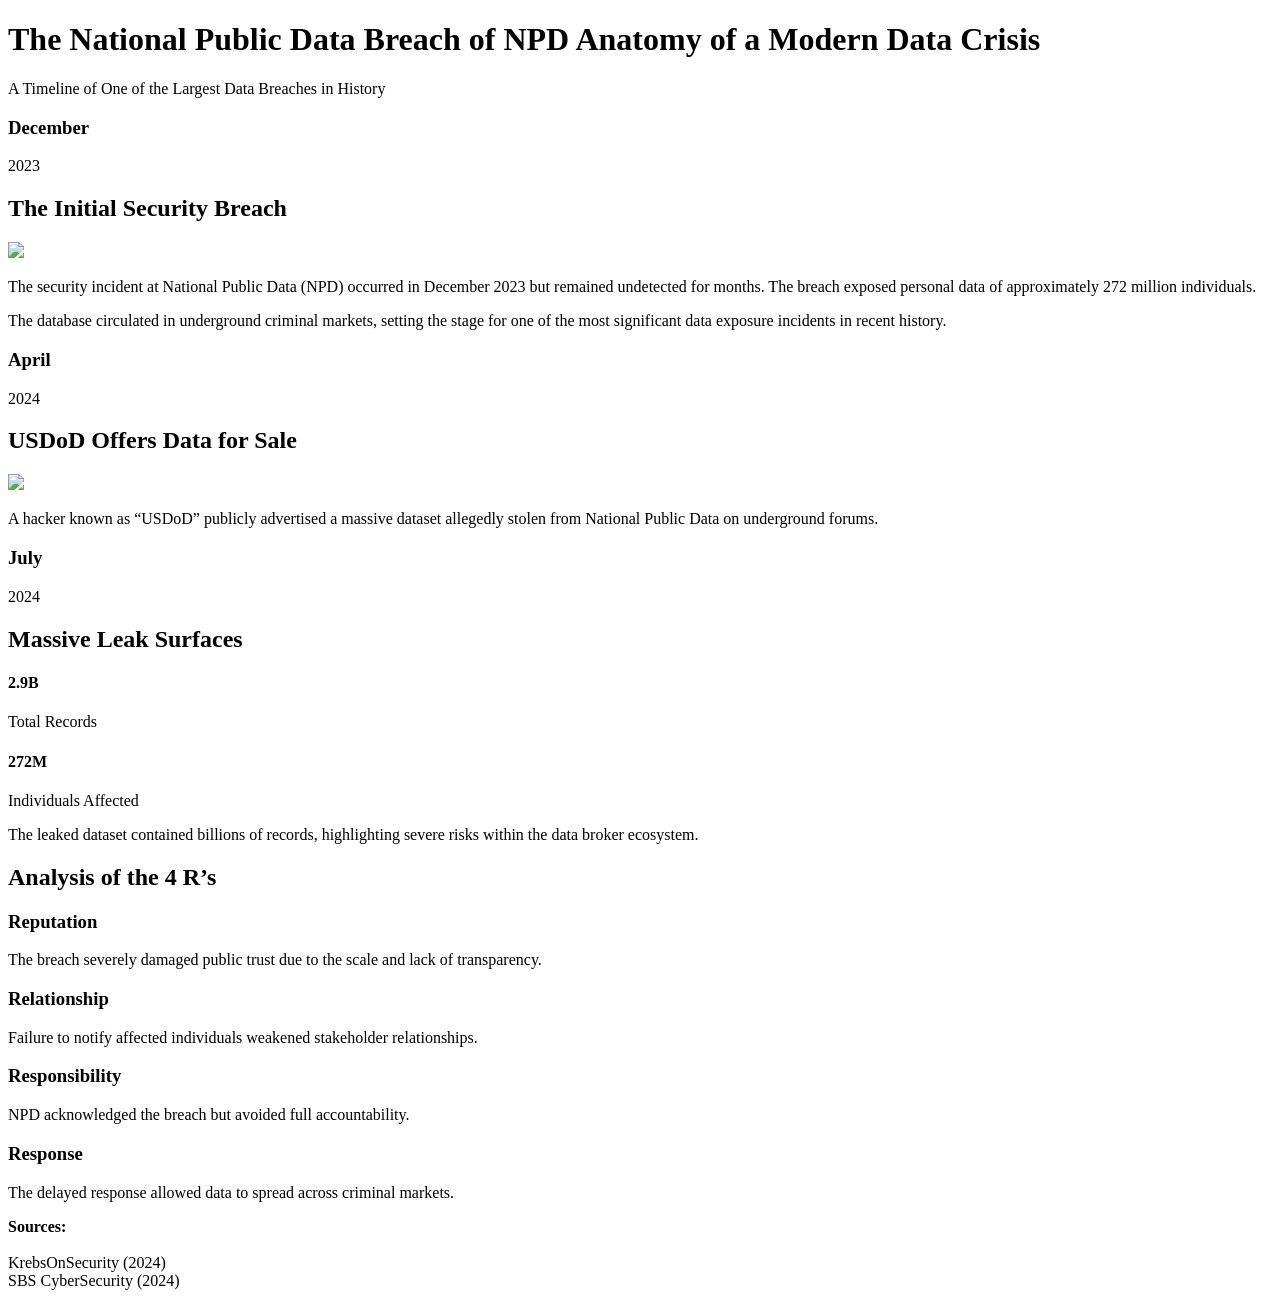
==== index.html @ b4e7b00f "Create index.html for NPD breach timeline This HTML file outlines a timeline of events related to th" ====
<!DOCTYPE html>
<html lang="en">
<head>
    <meta charset="UTF-8">
    <meta name="viewport" content="width=device-width, initial-scale=1.0">
    <title>The NPD Breach: A Timeline of Events</title>

    <!-- LINK TO CSS -->
    <link rel="stylesheet" href="style.css">
</head>
<body>

    <div class="hero">
        <h1>The National Public Data Breach of NPD
            <span class="subtitle cyber-glow">Anatomy of a Modern Data Crisis</span>
        </h1>
        <p>A Timeline of One of the Largest Data Breaches in History</p>
    </div>

    <div class="hero-divider"></div>

    <div class="container">

        <section class="timeline-section">

            <!-- DECEMBER 2023 -->
            <div class="timeline-item">
                <div class="timeline-date">
                    <div class="date-box">
                        <h3>December</h3>
                        <p>2023</p>
                    </div>
                </div>

                <div class="timeline-content">
                    <h2>The Initial Security Breach</h2>
                    <div class="image-container">
                        <img src="https://images.unsplash.com/photo-1550751827-4bd374c3f58b?w=800&h=400&fit=crop">
                    </div>
                    <p>The security incident at National Public Data (NPD) occurred in December 2023 but remained undetected for months. The breach exposed personal data of approximately 272 million individuals.</p>
                    <p>The database circulated in underground criminal markets, setting the stage for one of the most significant data exposure incidents in recent history.</p>
                </div>
            </div>

            <!-- APRIL 2024 -->
            <div class="timeline-item">
                <div class="timeline-date">
                    <div class="date-box">
                        <h3>April</h3>
                        <p>2024</p>
                    </div>
                </div>

                <div class="timeline-content">
                    <h2>USDoD Offers Data for Sale</h2>
                    <div class="image-container">
                        <img src="https://images.unsplash.com/photo-1526374965328-7f61d4dc18c5?w=800&h=400&fit=crop">
                    </div>
                    <p>A hacker known as “USDoD” publicly advertised a massive dataset allegedly stolen from National Public Data on underground forums.</p>
                </div>
            </div>

            <!-- JULY 2024 -->
            <div class="timeline-item">
                <div class="timeline-date">
                    <div class="date-box">
                        <h3>July</h3>
                        <p>2024</p>
                    </div>
                </div>

                <div class="timeline-content">
                    <h2>Massive Leak Surfaces</h2>

                    <div class="stat-grid">
                        <div class="stat-box">
                            <h4>2.9B</h4>
                            <p>Total Records</p>
                        </div>
                        <div class="stat-box">
                            <h4>272M</h4>
                            <p>Individuals Affected</p>
                        </div>
                    </div>

                    <p>The leaked dataset contained billions of records, highlighting severe risks within the data broker ecosystem.</p>
                </div>
            </div>

        </section>

        <section class="section-header">
            <h2 class="analysis-title">Analysis of the 4 R’s</h2>
        </section>

        <div class="improvements-grid">
            <div class="improvement-card">
                <h3>Reputation</h3>
                <p>The breach severely damaged public trust due to the scale and lack of transparency.</p>
            </div>

            <div class="improvement-card">
                <h3>Relationship</h3>
                <p>Failure to notify affected individuals weakened stakeholder relationships.</p>
            </div>

            <div class="improvement-card">
                <h3>Responsibility</h3>
                <p>NPD acknowledged the breach but avoided full accountability.</p>
            </div>

            <div class="improvement-card">
                <h3>Response</h3>
                <p>The delayed response allowed data to spread across criminal markets.</p>
            </div>
        </div>

        <div class="citation">
            <strong>Sources:</strong><br><br>
            KrebsOnSecurity (2024)<br>
            SBS CyberSecurity (2024)
        </div>

    </div>

    <!-- JAVASCRIPT -->
    <script>
        const observer = new IntersectionObserver(entries => {
            entries.forEach(entry => {
                if (entry.isIntersecting) {
                    entry.target.classList.add('visible');
                }
            });
        }, { threshold: 0.1 });

        document.querySelectorAll('.timeline-item, .section-header, .improvement-card')
            .forEach(el => observer.observe(el));
    </script>

</body>
</html>
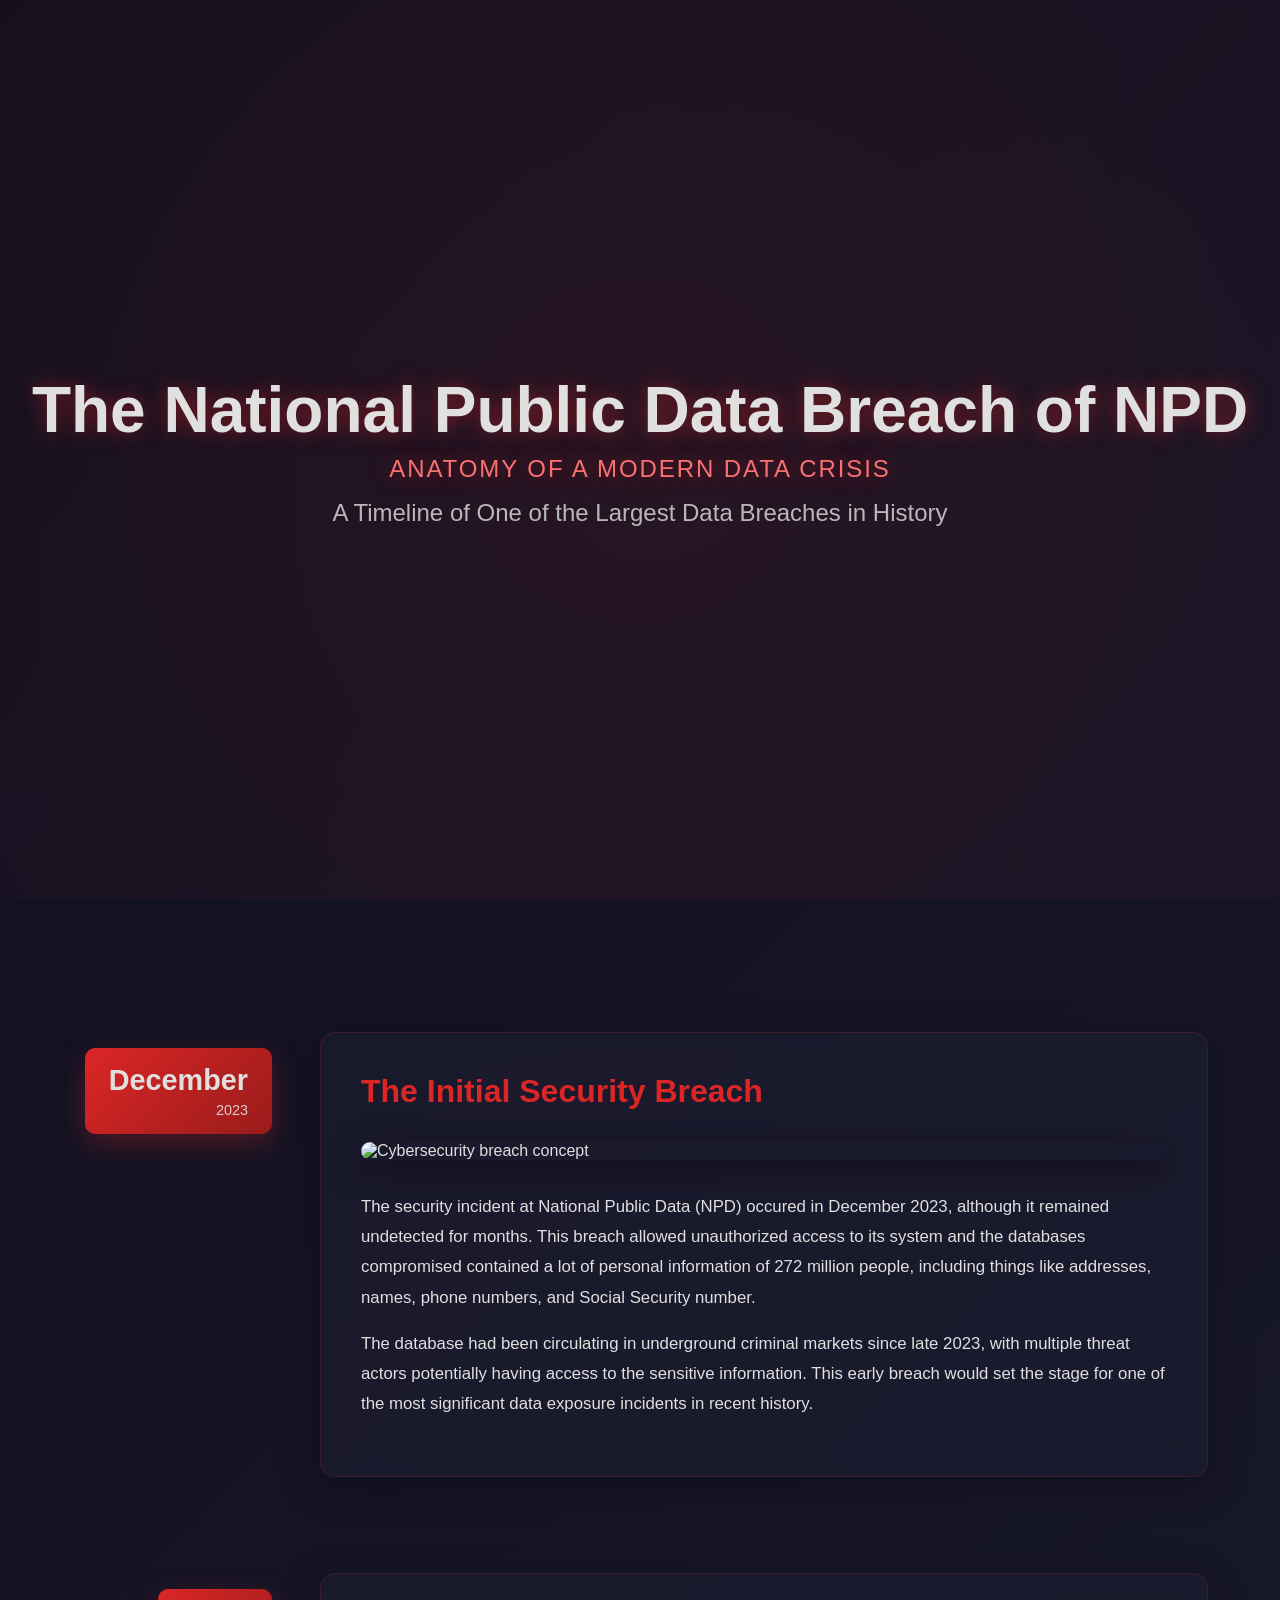
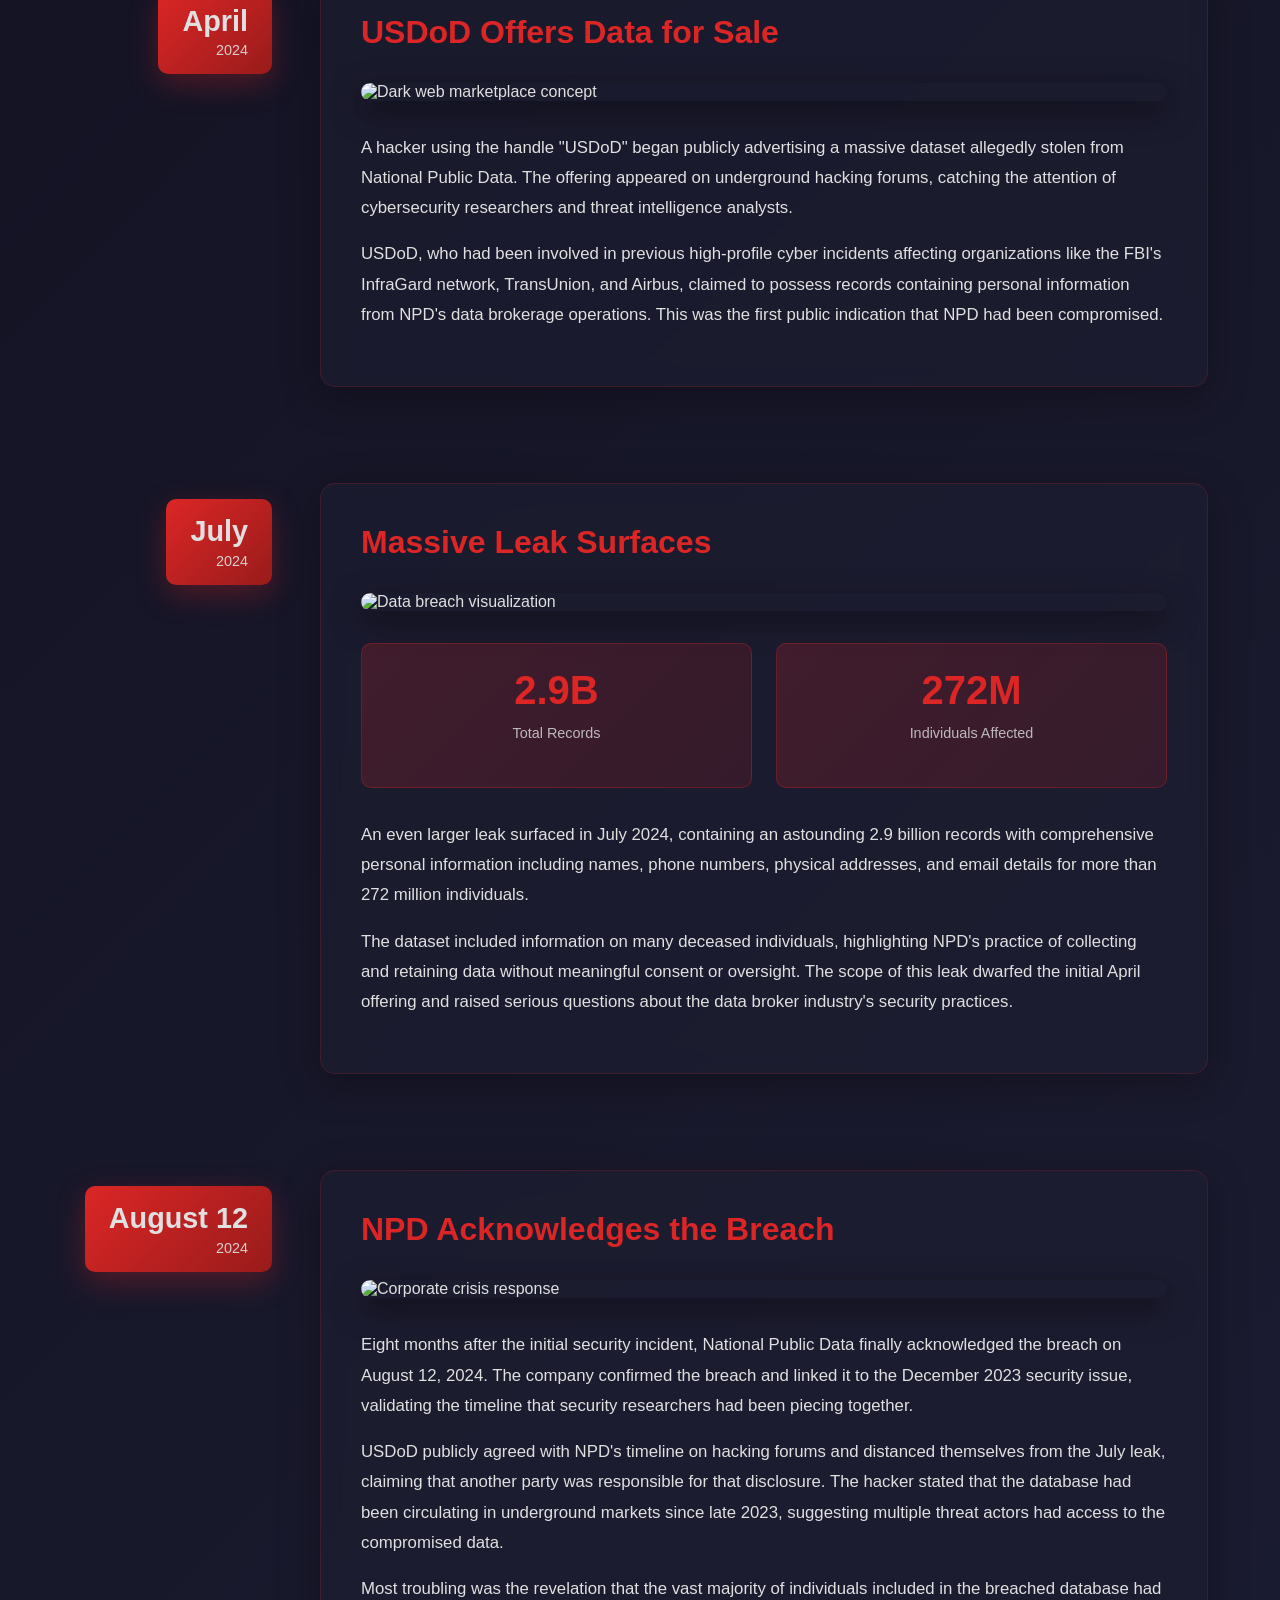
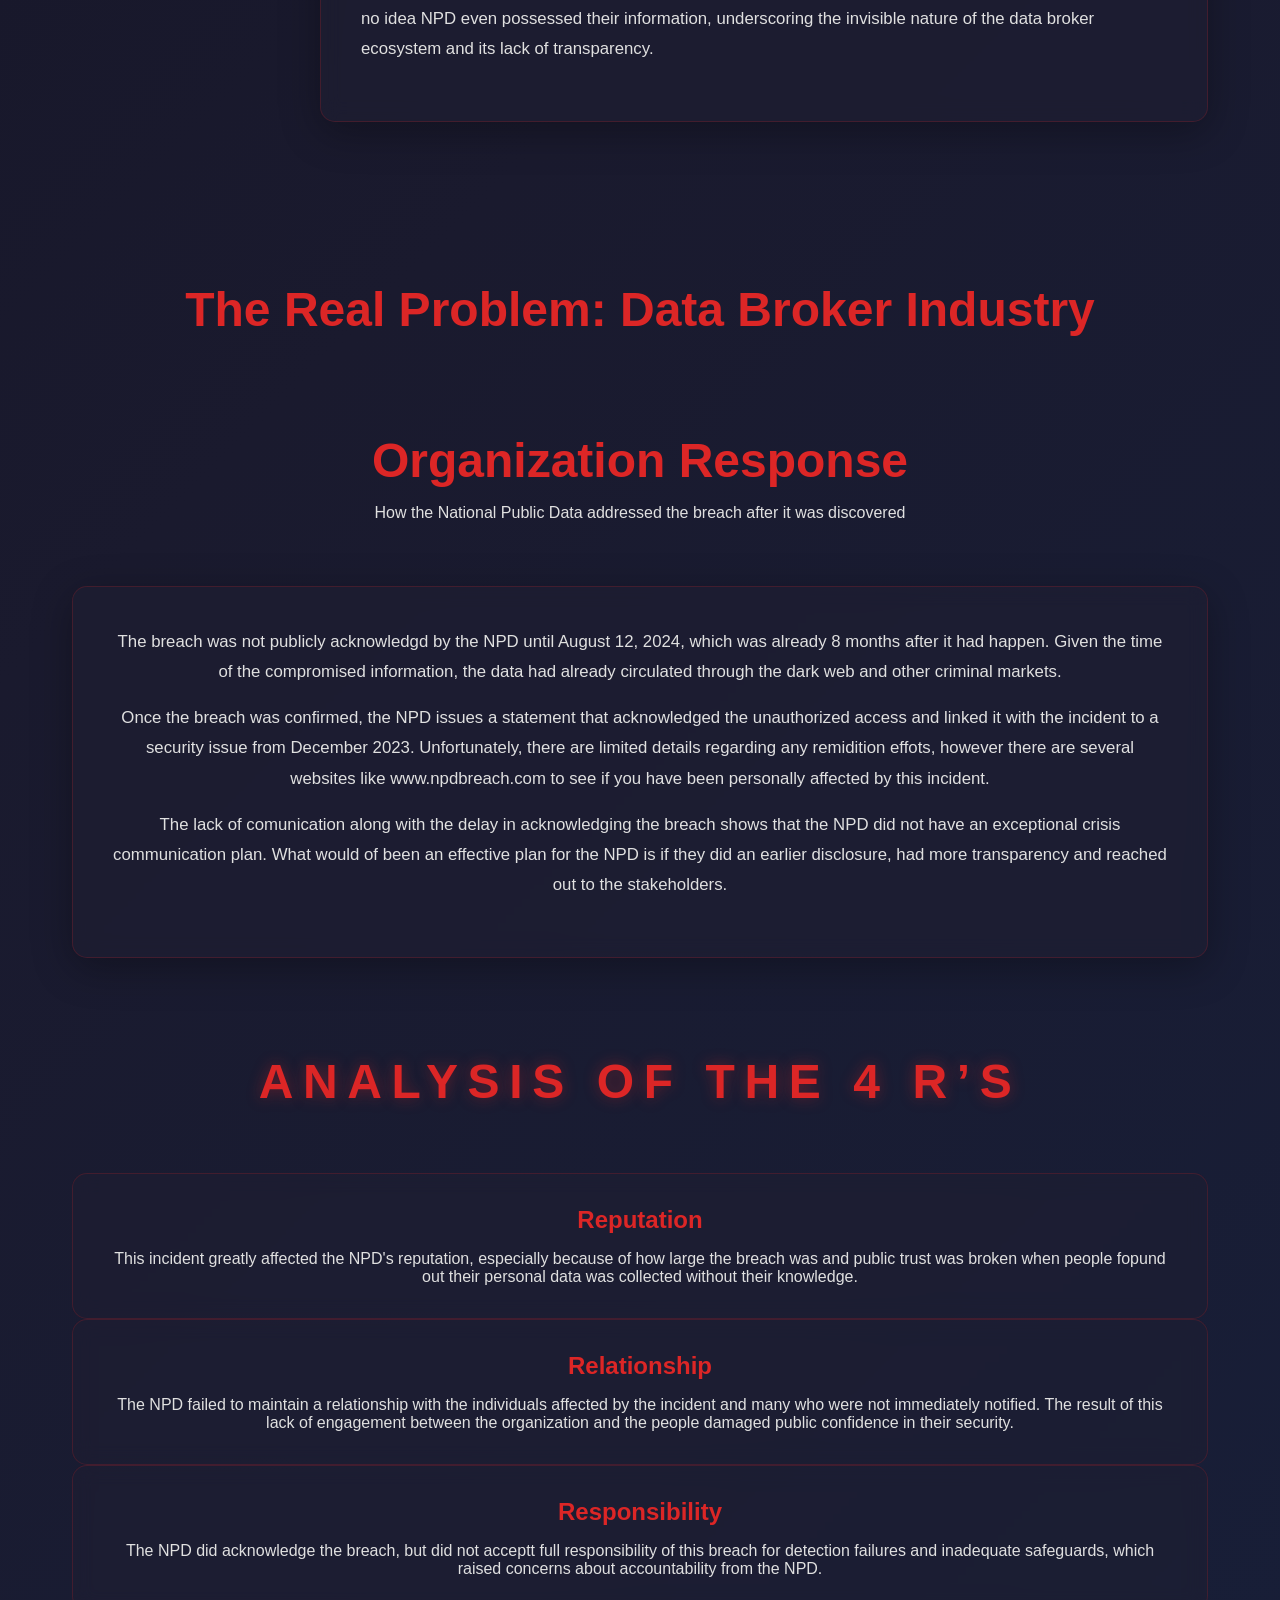
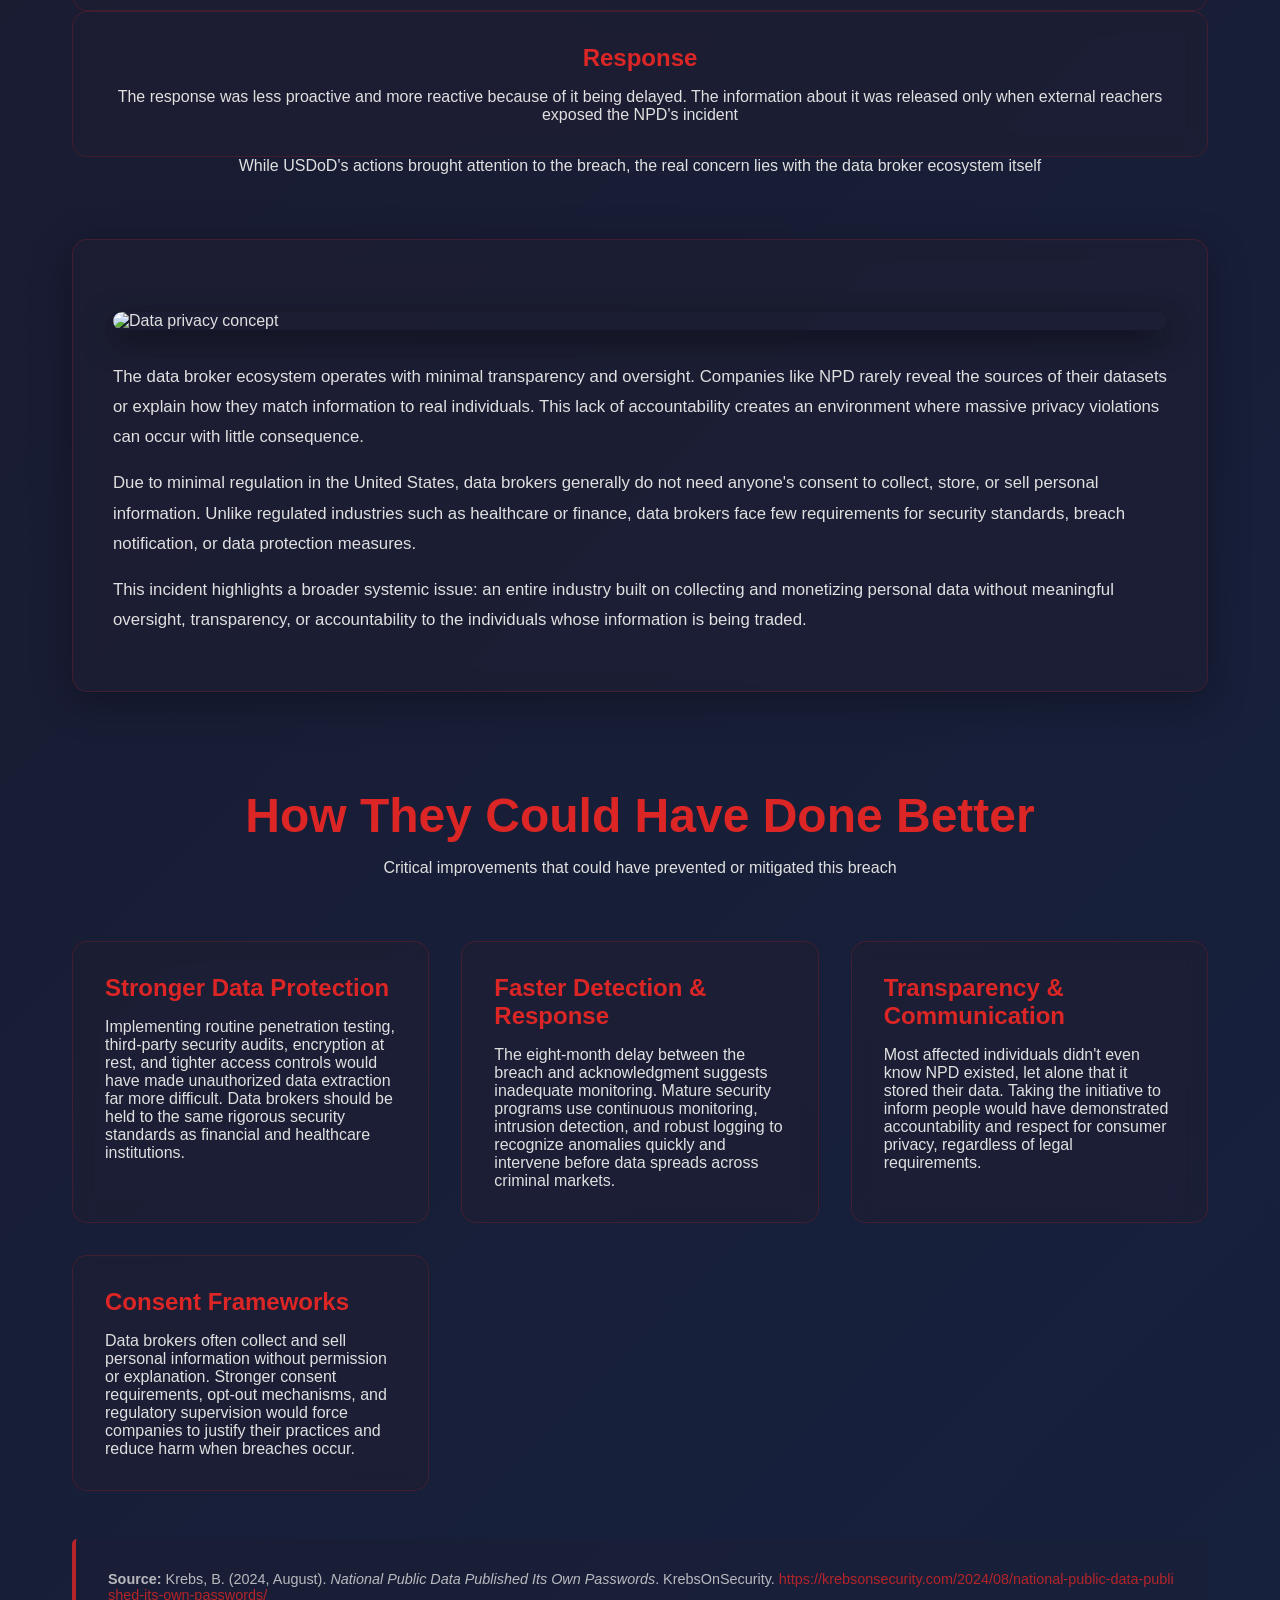
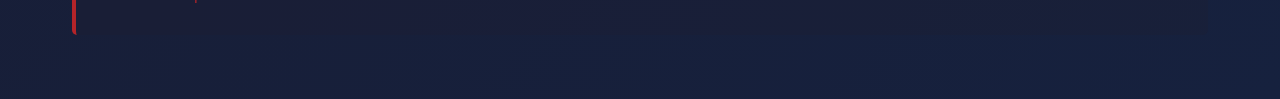
==== commit 4279b884: "Sync working local website version" ====
--- a/index.html
+++ b/index.html
@@ -4,26 +4,352 @@
     <meta charset="UTF-8">
     <meta name="viewport" content="width=device-width, initial-scale=1.0">
     <title>The NPD Breach: A Timeline of Events</title>
-
-    <!-- LINK TO CSS -->
-    <link rel="stylesheet" href="style.css">
+    <style>
+        * {
+            margin: 0;
+            padding: 0;
+            box-sizing: border-box;
+        }
+
+        body {
+            font-family: 'Segoe UI', Tahoma, Geneva, Verdana, sans-serif;
+            background: linear-gradient(135deg, #0f0f1e 0%, #1a1a2e 50%, #16213e 100%);
+            color: #e0e0e0;
+            overflow-x: hidden;
+        }
+
+        .hero {
+            height: 100vh;
+            display: flex;
+            flex-direction: column;
+            justify-content: center;
+            align-items: center;
+            text-align: center;
+            position: relative;
+            overflow: hidden;
+        }
+
+        .hero::before {
+            content: '';
+            position: absolute;
+            width: 200%;
+            height: 200%;
+            background: radial-gradient(circle, rgba(220,38,38,0.1) 0%, transparent 70%);
+            animation: pulse 8s ease-in-out infinite;
+        }
+
+        @keyframes pulse {
+            0%, 100% { transform: scale(1); opacity: 0.5; }
+            50% { transform: scale(1.1); opacity: 0.8; }
+        }
+
+        .hero h1 {
+            font-size: 4rem;
+            font-weight: 700;
+            margin-bottom: 1rem;
+            text-shadow: 0 0 20px rgba(220,38,38,0.5);
+            z-index: 1;
+    
+        }
+
+        .hero h1 {
+            display: flex;
+            flex-direction: column;
+            align-items: center;
+        }
+        
+        .hero h1 .subtitle {
+            font-size: 1.5rem;
+            font-weight: 400;
+            margin-top: 0.5rem;
+            color: #f87171;
+            letter-spacing: 0.08em;
+            text-transform: uppercase;
+        }
+
+        .hero-divider {
+            width: 80px;
+            height: 4px;
+            background: linear-gradientt(90deg, #dc2626, 991b1b);
+            boder-radius: 2px;
+        }
+
+        .hero p {
+            font-size: 1.5rem;
+            opacity: 0.8;
+            z-index: 1;
+        }
+
+        .container {
+            max-width: 1200px;
+            margin: 0 auto;
+            padding: 4rem 2rem;
+        }
+
+       .cyber-glow {
+  font-size: 1.6rem;
+  font-weight: 400;
+  letter-spacing: 0.12em;
+  text-transform: uppercase;
+  color: #fca5a5;
+
+  animation: cyberGlow 3.5s ease-in-out infinite;
+}
+
+@keyframes cyberGlow {
+  0% {
+    text-shadow:
+      0 0 4px rgba(220, 38, 38, 0.4),
+      0 0 8px rgba(220, 38, 38, 0.3);
+  }
+
+  50% {
+    text-shadow:
+      0 0 10px rgba(220, 38, 38, 0.8),
+      0 0 18px rgba(220, 38, 38, 0.6),
+      0 0 30px rgba(220, 38, 38, 0.4);
+  }
+
+  100% {
+    text-shadow:
+      0 0 4px rgba(220, 38, 38, 0.4),
+      0 0 8px rgba(220, 38, 38, 0.3);
+  }
+}
+
+
+        .timeline-section {
+            position: relative;
+            padding: 4rem 0;
+        }
+
+        .timeline-item {
+            display: flex;
+            gap: 3rem;
+            margin-bottom: 6rem;
+            opacity: 0;
+            transform: translateY(50px);
+            transition: all 0.8s cubic-bezier(0.4, 0, 0.2, 1);
+        }
+
+        .timeline-item.visible {
+            opacity: 1;
+            transform: translateY(0);
+        }
+
+        .timeline-date {
+            flex: 0 0 200px;
+            text-align: right;
+            padding-top: 1rem;
+        }
+
+        .date-box {
+            background: linear-gradient(135deg, #dc2626 0%, #991b1b 100%);
+            padding: 1rem 1.5rem;
+            border-radius: 10px;
+            box-shadow: 0 10px 30px rgba(220,38,38,0.3);
+            display: inline-block;
+        }
+
+        .date-box h3 {
+            font-size: 1.8rem;
+            margin-bottom: 0.3rem;
+        }
+
+        .date-box p {
+            font-size: 0.9rem;
+            opacity: 0.9;
+        }
+
+        .timeline-content {
+            flex: 1;
+            background: rgba(30, 30, 50, 0.6);
+            padding: 2.5rem;
+            border-radius: 15px;
+            border: 1px solid rgba(220,38,38,0.2);
+            backdrop-filter: blur(10px);
+            box-shadow: 0 10px 40px rgba(0,0,0,0.3);
+        }
+
+        .timeline-content h2 {
+            font-size: 2rem;
+            margin-bottom: 1.5rem;
+            color: #dc2626;
+        }
+
+        .timeline-content p {
+            line-height: 1.8;
+            margin-bottom: 1rem;
+            font-size: 1.05rem;
+        }
+
+        .image-container {
+            margin: 2rem 0;
+            border-radius: 10px;
+            overflow: hidden;
+            box-shadow: 0 10px 30px rgba(0,0,0,0.5);
+        }
+
+        .image-container img {
+            width: 100%;
+            height: auto;
+            display: block;
+            transition: transform 0.5s ease;
+        }
+
+        .image-container:hover img {
+            transform: scale(1.05);
+        }
+
+        .stat-grid {
+            display: grid;
+            grid-template-columns: repeat(auto-fit, minmax(200px, 1fr));
+            gap: 1.5rem;
+            margin: 2rem 0;
+        }
+
+        .stat-box {
+            background: linear-gradient(135deg, rgba(220,38,38,0.2) 0%, rgba(153,27,27,0.2) 100%);
+            padding: 1.5rem;
+            border-radius: 10px;
+            text-align: center;
+            border: 1px solid rgba(220,38,38,0.3);
+        }
+
+        .stat-box h4 {
+            font-size: 2.5rem;
+            color: #dc2626;
+            margin-bottom: 0.5rem;
+        }
+
+        .stat-box p {
+            font-size: 0.9rem;
+            opacity: 0.8;
+        }
+
+        .section-header {
+            text-align: center;
+            margin-bottom: 4rem;
+            opacity: 0;
+            transform: translateY(30px);
+            transition: all 0.8s ease;
+        }
+
+        .section-header.visible {
+            opacity: 1;
+            transform: translateY(0);
+        }
+
+        .section-header h2 {
+            font-size: 3rem;
+            margin-bottom: 1rem;
+            color: #dc2626;
+        }
+
+        .analysis-title {
+            font-family: 'Courier New,' Courier, monospace;
+            letter-spacing: 0.2em;
+            text-transform: uppercase;
+            color: #dc2626;
+            text-shadow: 0 0 15px rgba(220, 38, 38, 0.4);
+        }
+
+        .section-emphasis::after {
+            content: "";
+            display: block;
+            width: 60px;
+            height: 3px;
+            background: #dc2626;
+            margin: 1.5rem auto 0;
+            border-radius: 2px;
+        }
+
+        .improvements-grid {
+            display: grid;
+            grid-template-columns: repeat(auto-fit, minmax(280px, 1fr));
+            gap: 2rem;
+            margin-top: 3rem;
+        }
+
+        .improvement-card {
+            background: rgba(30, 30, 50, 0.6);
+            padding: 2rem;
+            border-radius: 15px;
+            border: 1px solid rgba(220,38,38,0.2);
+            backdrop-filter: blur(10px);
+            transition: all 0.3s ease;
+            opacity: 0;
+            transform: translateY(30px);
+        }
+
+        .improvement-card.visible {
+            opacity: 1;
+            transform: translateY(0);
+        }
+
+        .improvement-card:hover {
+            transform: translateY(-10px);
+            box-shadow: 0 20px 40px rgba(220,38,38,0.3);
+            border-color: rgba(220,38,38,0.5);
+        }
+
+        .improvement-card h3 {
+            font-size: 1.5rem;
+            margin-bottom: 1rem;
+            color: #dc2626;
+        }
+
+        .citation {
+            margin-top: 3rem;
+            padding: 2rem;
+            background: rgba(30, 30, 50, 0.4);
+            border-left: 4px solid #dc2626;
+            border-radius: 5px;
+            font-size: 0.9rem;
+            opacity: 0.8;
+        }
+
+        .citation a {
+            color: #dc2626;
+            text-decoration: none;
+            word-break: break-all;
+        }
+
+        .citation a:hover {
+            text-decoration: underline;
+        }
+
+        @media (max-width: 768px) {
+            .hero h1 {
+                font-size: 2.5rem;
+            }
+
+            .timeline-item {
+                flex-direction: column;
+                gap: 1rem;
+            }
+
+            .timeline-date {
+                text-align: left;
+            }
+
+            .section-header h2 {
+                font-size: 2rem;
+            }
+        }
+    </style>
 </head>
 <body>
-
     <div class="hero">
         <h1>The National Public Data Breach of NPD
-            <span class="subtitle cyber-glow">Anatomy of a Modern Data Crisis</span>
+        <span class="subtitle cyber-glow">Anatomy of a Modern Data Crisis</span>
         </h1>
         <p>A Timeline of One of the Largest Data Breaches in History</p>
     </div>
-
     <div class="hero-divider"></div>
 
     <div class="container">
-
         <section class="timeline-section">
-
-            <!-- DECEMBER 2023 -->
             <div class="timeline-item">
                 <div class="timeline-date">
                     <div class="date-box">
@@ -31,18 +357,16 @@
                         <p>2023</p>
                     </div>
                 </div>
-
                 <div class="timeline-content">
                     <h2>The Initial Security Breach</h2>
                     <div class="image-container">
-                        <img src="https://images.unsplash.com/photo-1550751827-4bd374c3f58b?w=800&h=400&fit=crop">
-                    </div>
-                    <p>The security incident at National Public Data (NPD) occurred in December 2023 but remained undetected for months. The breach exposed personal data of approximately 272 million individuals.</p>
-                    <p>The database circulated in underground criminal markets, setting the stage for one of the most significant data exposure incidents in recent history.</p>
-                </div>
-            </div>
-
-            <!-- APRIL 2024 -->
+                        <img src="https://images.unsplash.com/photo-1550751827-4bd374c3f58b?w=800&h=400&fit=crop" alt="Cybersecurity breach concept">
+                    </div>
+                    <p>The security incident at National Public Data (NPD) occured in December 2023, although it remained undetected for months.  This breach allowed unauthorized access to its system and the databases compromised contained a lot of personal information of 272 million people, including things like addresses, names, phone numbers, and Social Security number.</p>
+                    <p>The database had been circulating in underground criminal markets since late 2023, with multiple threat actors potentially having access to the sensitive information. This early breach would set the stage for one of the most significant data exposure incidents in recent history.</p>
+                </div>
+            </div>
+
             <div class="timeline-item">
                 <div class="timeline-date">
                     <div class="date-box">
@@ -50,17 +374,16 @@
                         <p>2024</p>
                     </div>
                 </div>
-
                 <div class="timeline-content">
                     <h2>USDoD Offers Data for Sale</h2>
                     <div class="image-container">
-                        <img src="https://images.unsplash.com/photo-1526374965328-7f61d4dc18c5?w=800&h=400&fit=crop">
-                    </div>
-                    <p>A hacker known as “USDoD” publicly advertised a massive dataset allegedly stolen from National Public Data on underground forums.</p>
-                </div>
-            </div>
-
-            <!-- JULY 2024 -->
+                        <img src="https://images.unsplash.com/photo-1526374965328-7f61d4dc18c5?w=800&h=400&fit=crop" alt="Dark web marketplace concept">
+                    </div>
+                    <p>A hacker using the handle "USDoD" began publicly advertising a massive dataset allegedly stolen from National Public Data. The offering appeared on underground hacking forums, catching the attention of cybersecurity researchers and threat intelligence analysts.</p>
+                    <p>USDoD, who had been involved in previous high-profile cyber incidents affecting organizations like the FBI's InfraGard network, TransUnion, and Airbus, claimed to possess records containing personal information from NPD's data brokerage operations. This was the first public indication that NPD had been compromised.</p>
+                </div>
+            </div>
+
             <div class="timeline-item">
                 <div class="timeline-date">
                     <div class="date-box">
@@ -68,10 +391,11 @@
                         <p>2024</p>
                     </div>
                 </div>
-
                 <div class="timeline-content">
                     <h2>Massive Leak Surfaces</h2>
-
+                    <div class="image-container">
+                        <img src="https://images.unsplash.com/photo-1563206767-5b18f218e8de?w=800&h=400&fit=crop" alt="Data breach visualization">
+                    </div>
                     <div class="stat-grid">
                         <div class="stat-box">
                             <h4>2.9B</h4>
@@ -82,60 +406,140 @@
                             <p>Individuals Affected</p>
                         </div>
                     </div>
-
-                    <p>The leaked dataset contained billions of records, highlighting severe risks within the data broker ecosystem.</p>
-                </div>
-            </div>
-
+                    <p>An even larger leak surfaced in July 2024, containing an astounding 2.9 billion records with comprehensive personal information including names, phone numbers, physical addresses, and email details for more than 272 million individuals.</p>
+                    <p>The dataset included information on many deceased individuals, highlighting NPD's practice of collecting and retaining data without meaningful consent or oversight. The scope of this leak dwarfed the initial April offering and raised serious questions about the data broker industry's security practices.</p>
+                </div>
+            </div>
+
+            <div class="timeline-item">
+                <div class="timeline-date">
+                    <div class="date-box">
+                        <h3>August 12</h3>
+                        <p>2024</p>
+                    </div>
+                </div>
+                <div class="timeline-content">
+                    <h2>NPD Acknowledges the Breach</h2>
+                    <div class="image-container">
+                        <img src="https://images.unsplash.com/photo-1454165804606-c3d57bc86b40?w=800&h=400&fit=crop" alt="Corporate crisis response">
+                    </div>
+                    <p>Eight months after the initial security incident, National Public Data finally acknowledged the breach on August 12, 2024. The company confirmed the breach and linked it to the December 2023 security issue, validating the timeline that security researchers had been piecing together.</p>
+                    <p>USDoD publicly agreed with NPD's timeline on hacking forums and distanced themselves from the July leak, claiming that another party was responsible for that disclosure. The hacker stated that the database had been circulating in underground markets since late 2023, suggesting multiple threat actors had access to the compromised data.</p>
+                    <p>Most troubling was the revelation that the vast majority of individuals included in the breached database had no idea NPD even possessed their information, underscoring the invisible nature of the data broker ecosystem and its lack of transparency.</p>
+                </div>
+            </div>
         </section>
 
         <section class="section-header">
-            <h2 class="analysis-title">Analysis of the 4 R’s</h2>
+            <h2>The Real Problem: Data Broker Industry</h2>
+            <section style=" margin-top: 6rem;">
+                <div class="section-header"?>
+                    <h2> Organization Response</h2>
+                    <p> How the National Public Data addressed the breach after it was discovered</p>
+                </div>
+
+                <div class="timeline-content">
+                    <p> The breach was not publicly acknowledgd by the NPD until August 12, 2024, which was already 8 months after it had happen.  Given the time of the compromised information, the data had already circulated through the dark web and other criminal markets.</p>
+                    <p> Once the breach was confirmed, the NPD issues a statement that acknowledged the unauthorized access and linked it with the incident to a security issue from December 2023.  Unfortunately, there are limited details regarding any remidition effots, however there are several websites like www.npdbreach.com to see if you have been personally affected by this incident.</p>
+                    <p> The lack of comunication along with the delay in acknowledging the breach shows that the NPD did not have an exceptional crisis communication plan.  What would of been an effective plan for the NPD is if they did an earlier disclosure, had more transparency and reached out to the stakeholders.  </p>
+                </div>
+                <section style="margin-top: 6rem;">
+                    <div class="section-header">
+                        <h2 class="analysis-title">Analysis of the 4 R’s</h2>
+                    </div>
+
+                    <div class="improvement-grid">
+                        <div class="improvement-card">
+                            <h3>Reputation</h3>
+                            <p> This incident greatly affected the NPD's reputation, especially because of how large the breach was and public trust was broken when people fopund out their personal data was collected without their knowledge.</p>
+                        </div>
+
+                        <div class="improvement-card">
+                            <h3> Relationship</h3>
+                            <p> The NPD failed to maintain a relationship with the individuals affected by the incident and many who were not immediately notified. The result of this lack of engagement between the organization and the people damaged public confidence in their security.</p>
+                        </div>
+                        <div class="improvement-card">
+                            <h3>Responsibility</h3>
+                            <p>  The NPD did acknowledge the breach, but did not acceptt full responsibility of this breach for detection failures and inadequate safeguards, which raised concerns about accountability from the NPD.</p>
+                        </div>
+
+                        <div class="improvement-card">
+                            <h3>Response</h3>
+                            <p>The response was less proactive and more reactive because of it being delayed.  The information about it was released only when external reachers exposed the NPD's incident</p>
+                        </div>
+                    </div>
+                </section>
+            </section>
+            <p>While USDoD's actions brought attention to the breach, the real concern lies with the data broker ecosystem itself</p>
         </section>
 
-        <div class="improvements-grid">
-            <div class="improvement-card">
-                <h3>Reputation</h3>
-                <p>The breach severely damaged public trust due to the scale and lack of transparency.</p>
-            </div>
-
-            <div class="improvement-card">
-                <h3>Relationship</h3>
-                <p>Failure to notify affected individuals weakened stakeholder relationships.</p>
-            </div>
-
-            <div class="improvement-card">
-                <h3>Responsibility</h3>
-                <p>NPD acknowledged the breach but avoided full accountability.</p>
-            </div>
-
-            <div class="improvement-card">
-                <h3>Response</h3>
-                <p>The delayed response allowed data to spread across criminal markets.</p>
-            </div>
+        <div class="timeline-content">
+            <div class="image-container">
+                <img src="https://images.unsplash.com/photo-1563013544-824ae1b704d3?w=800&h=400&fit=crop" alt="Data privacy concept">
+            </div>
+            <p>The data broker ecosystem operates with minimal transparency and oversight. Companies like NPD rarely reveal the sources of their datasets or explain how they match information to real individuals. This lack of accountability creates an environment where massive privacy violations can occur with little consequence.</p>
+            <p>Due to minimal regulation in the United States, data brokers generally do not need anyone's consent to collect, store, or sell personal information. Unlike regulated industries such as healthcare or finance, data brokers face few requirements for security standards, breach notification, or data protection measures.</p>
+            <p>This incident highlights a broader systemic issue: an entire industry built on collecting and monetizing personal data without meaningful oversight, transparency, or accountability to the individuals whose information is being traded.</p>
         </div>
 
-        <div class="citation">
-            <strong>Sources:</strong><br><br>
-            KrebsOnSecurity (2024)<br>
-            SBS CyberSecurity (2024)
+        <section style="margin-top: 6rem;">
+            <div class="section-header">
+                <h2>How They Could Have Done Better</h2>
+                <p>Critical improvements that could have prevented or mitigated this breach</p>
+            </div>
+
+            <div class="improvements-grid">
+                <div class="improvement-card">
+                    <h3>Stronger Data Protection</h3>
+                    <p>Implementing routine penetration testing, third-party security audits, encryption at rest, and tighter access controls would have made unauthorized data extraction far more difficult. Data brokers should be held to the same rigorous security standards as financial and healthcare institutions.</p>
+                </div>
+
+                <div class="improvement-card">
+                    <h3>Faster Detection & Response</h3>
+                    <p>The eight-month delay between the breach and acknowledgment suggests inadequate monitoring. Mature security programs use continuous monitoring, intrusion detection, and robust logging to recognize anomalies quickly and intervene before data spreads across criminal markets.</p>
+                </div>
+
+                <div class="improvement-card">
+                    <h3>Transparency & Communication</h3>
+                    <p>Most affected individuals didn't even know NPD existed, let alone that it stored their data. Taking the initiative to inform people would have demonstrated accountability and respect for consumer privacy, regardless of legal requirements.</p>
+                </div>
+
+                <div class="improvement-card">
+                    <h3>Consent Frameworks</h3>
+                    <p>Data brokers often collect and sell personal information without permission or explanation. Stronger consent requirements, opt-out mechanisms, and regulatory supervision would force companies to justify their practices and reduce harm when breaches occur.</p>
+                </div>
+            </div>
+
+            <div class="citation">
+                <strong>Source:</strong> Krebs, B. (2024, August). <em>National Public Data Published Its Own Passwords</em>. KrebsOnSecurity. 
+                <a href="https://krebsonsecurity.com/2024/08/national-public-data-published-its-own-passwords/" target="_blank">https://krebsonsecurity.com/2024/08/national-public-data-published-its-own-passwords/</a>
+            </div>
         </div>
-
     </div>
 
-    <!-- JAVASCRIPT -->
     <script>
-        const observer = new IntersectionObserver(entries => {
+        const observerOptions = {
+            threshold: 0.1,
+            rootMargin: '0px 0px -100px 0px'
+        };
+
+        const observer = new IntersectionObserver((entries) => {
             entries.forEach(entry => {
                 if (entry.isIntersecting) {
                     entry.target.classList.add('visible');
                 }
             });
-        }, { threshold: 0.1 });
-
-        document.querySelectorAll('.timeline-item, .section-header, .improvement-card')
-            .forEach(el => observer.observe(el));
+        }, observerOptions);
+
+        document.querySelectorAll('.timeline-item, .section-header, .improvement-card').forEach(el => {
+            observer.observe(el);
+        });
+
+        // Stagger animation for improvement cards
+        const cards = document.querySelectorAll('.improvement-card');
+        cards.forEach((card, index) => {
+            card.style.transitionDelay = `${index * 0.1}s`;
+        });
     </script>
-
 </body>
-</html>
+</html>
